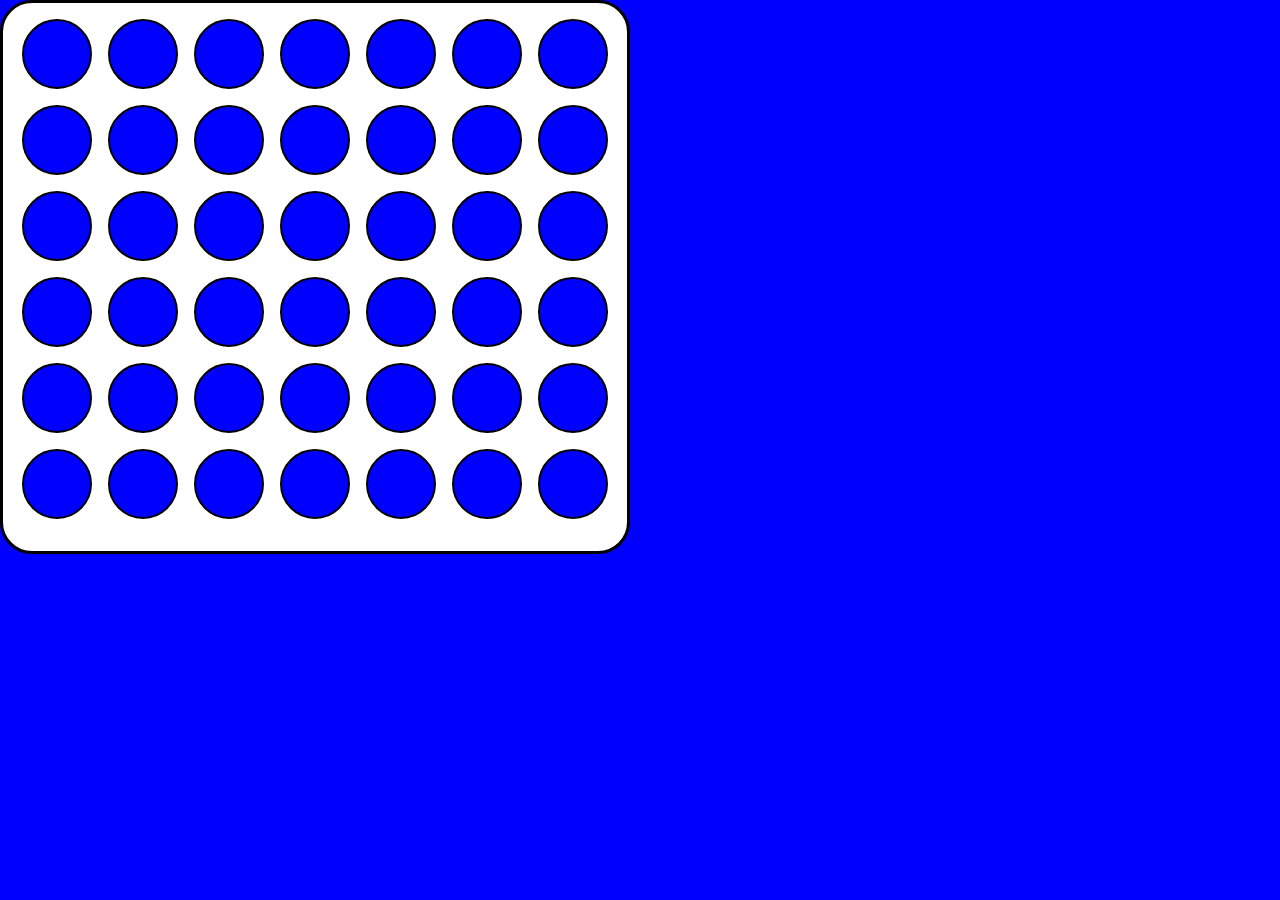
==== index.html @ a506320f "i love js" ====
<!DOCTYPE html>
<html lang="en">
<head>
    <meta charset="UTF-8">
    <meta name="viewport" content="width=device-width, initial-scale=1.0">
    <title>Document</title>
    <link rel="stylesheet" href="./css/normalize.css">
    <link rel="stylesheet" href="./css/reset.css">
    <link rel="stylesheet" href="./css/main.css">
</head>
<body>
    <div class="first-page">
        <div class="grid">
            <ul class="juste-colone" data-x="0">
                <li class="grid-case" data-x="0" data-y="0" ></li>
                <li class="grid-case" data-x="0" data-y="1" ></li>
                <li class="grid-case" data-x="0" data-y="2" ></li>
                <li class="grid-case" data-x="0" data-y="3" ></li>
                <li class="grid-case" data-x="0" data-y="4" ></li>
                <li class="grid-case" data-x="0" data-y="5" ></li>
            </ul>
            <ul class="juste-colone" data-x="1">
                <li class="grid-case" data-x="1" data-y="0" ></li>
                <li class="grid-case" data-x="1" data-y="1" ></li>
                <li class="grid-case" data-x="1" data-y="2" ></li>
                <li class="grid-case" data-x="1" data-y="3" ></li>
                <li class="grid-case" data-x="1" data-y="4" ></li>
                <li class="grid-case" data-x="1" data-y="5" ></li>
            </ul>
            <ul class="juste-colone" data-x="2">
                <li class="grid-case" data-x="2" data-y="0" ></li>
                <li class="grid-case" data-x="2" data-y="1" ></li>
                <li class="grid-case" data-x="2" data-y="2" ></li>
                <li class="grid-case" data-x="2" data-y="3" ></li>
                <li class="grid-case" data-x="2" data-y="4" ></li>
                <li class="grid-case" data-x="2" data-y="5" ></li>
            </ul>
            <ul class="juste-colone" data-x="3">
                <li class="grid-case" data-x="3" data-y="0" ></li>
                <li class="grid-case" data-x="3" data-y="1" ></li>
                <li class="grid-case" data-x="3" data-y="2" ></li>
                <li class="grid-case" data-x="3" data-y="3" ></li>
                <li class="grid-case" data-x="3" data-y="4" ></li>
                <li class="grid-case" data-x="3" data-y="5" ></li>
            </ul>
            <ul class="juste-colone" data-x="4">
                <li class="grid-case" data-x="4" data-y="0" ></li>
                <li class="grid-case" data-x="4" data-y="1" ></li>
                <li class="grid-case" data-x="4" data-y="2" ></li>
                <li class="grid-case" data-x="4" data-y="3" ></li>
                <li class="grid-case" data-x="4" data-y="4" ></li>
                <li class="grid-case" data-x="4" data-y="5" ></li>
            </ul>
            <ul class="juste-colone" data-x="5">
                <li class="grid-case" data-x="5" data-y="0" ></li>
                <li class="grid-case" data-x="5" data-y="1" ></li>
                <li class="grid-case" data-x="5" data-y="2" ></li>
                <li class="grid-case" data-x="5" data-y="3" ></li>
                <li class="grid-case" data-x="5" data-y="4" ></li>
                <li class="grid-case" data-x="5" data-y="5" ></li>
            </ul>
            <ul class="juste-colone" data-x="6">
                <li class="grid-case" data-x="6" data-y="0" ></li>
                <li class="grid-case" data-x="6" data-y="1" ></li>
                <li class="grid-case" data-x="6" data-y="2" ></li>
                <li class="grid-case" data-x="6" data-y="3" ></li>
                <li class="grid-case" data-x="6" data-y="4" ></li>
                <li class="grid-case" data-x="6" data-y="5" ></li>
            </ul>
            
        </div>

    </div>
    
</body>
<script src="./app.js"></script>
</html>
---- css/main.css ----
* {
    box-sizing: border-box;
}


li {
    width: 70px;
    height: 70px;
    border-radius: 100%;
    background-color: blue;
    border: solid 2px;
}

body {
    background-color: blue;
}

.grid {
    display: flex;
    justify-content: center;
    gap: 16px;
    border: solid 3px;
    width: 630px;
    padding-top: 16px;
    padding-bottom: 32px;
    border-radius: 32px;
    background-color: white;
}

.red {
    background-color: red;
}

.yellow {
    background-color: yellow;
}

.tomato {
    background-color: tomato;
}


.juste-colone {
    display: flex;
    flex-direction: column;
    gap: 16px;
}
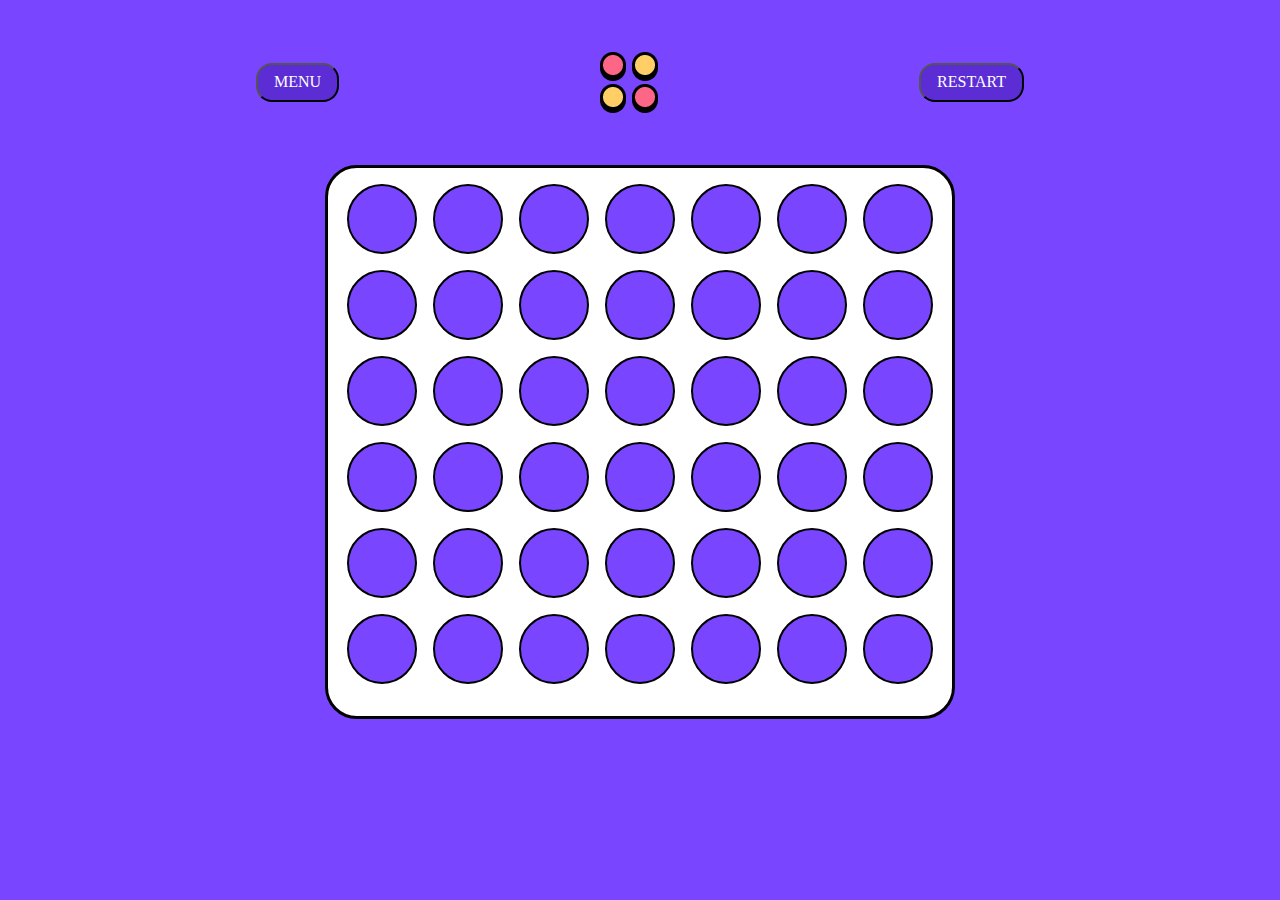
==== commit 23774b75: "un peu plus" ====
--- a/index.html
+++ b/index.html
@@ -9,7 +9,28 @@
     <link rel="stylesheet" href="./css/main.css">
 </head>
 <body>
-    <div class="first-page">
+    <div class="main-page">
+
+        <header>
+            <button class="main-page-button">MENU</button>
+
+            <img src="./image/Group 12.png" alt="">
+
+            <button class="main-page-button">RESTART</button>
+        </header>
+
+
+
+
+
+        <div class="main-page-main">
+
+
+            <div class="score score-red">
+
+            </div>
+
+
         <div class="grid">
             <ul class="juste-colone" data-x="0">
                 <li class="grid-case" data-x="0" data-y="0" ></li>
@@ -70,6 +91,13 @@
             
         </div>
 
+        <div class="score score-yellow">
+
+        </div>
+
+
+        </div>
+
     </div>
     
 </body>
--- a/css/main.css
+++ b/css/main.css
@@ -1,6 +1,7 @@
 
 * {
     box-sizing: border-box;
+    margin: 0;
 }
 
 
@@ -8,12 +9,12 @@
     width: 70px;
     height: 70px;
     border-radius: 100%;
-    background-color: blue;
+    background-color: #7945FF;
     border: solid 2px;
 }
 
 body {
-    background-color: blue;
+    background-color: #7945FF;
 }
 
 .grid {
@@ -46,3 +47,79 @@
     flex-direction: column;
     gap: 16px;
 }
+
+.main-page-button {
+    color: white;
+    background-color: #5C2DD5;
+    border-radius: 16px;
+    padding: 8px 16px 8px 16px;
+}
+
+header {
+    width: 60%;
+    margin-right: auto;
+    margin-left: auto;
+    margin-top: 52px;
+    margin-bottom: 52px;
+    display: flex;
+    justify-content: space-between;
+    align-items: center;
+}
+
+.main-page-main {
+    display: flex;
+    width: 80%;
+    margin-right: auto;
+    margin-left: auto;
+    justify-content: space-between;
+}
+
+
+
+
+
+
+
+
+
+
+
+
+
+
+
+
+
+
+
+
+
+
+
+
+
+
+
+
+
+
+
+
+
+
+
+
+
+
+
+
+
+
+
+
+
+
+
+.hidden {
+    display: none;
+}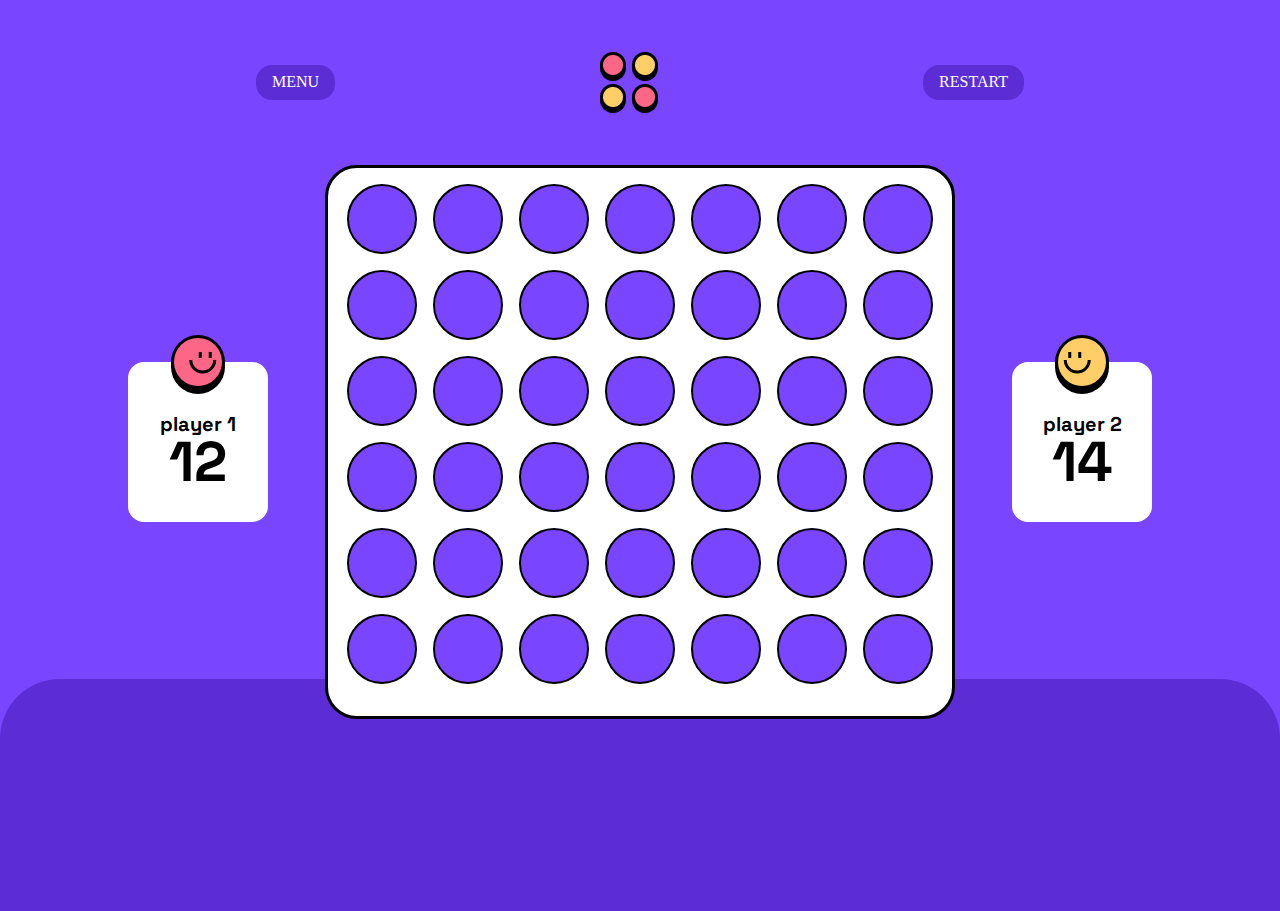
==== commit f874da0b: "bon avancement" ====
--- a/index.html
+++ b/index.html
@@ -12,11 +12,11 @@
     <div class="main-page">
 
         <header>
-            <button class="main-page-button">MENU</button>
+            <button class="main-page-button-menu">MENU</button>
 
             <img src="./image/Group 12.png" alt="">
 
-            <button class="main-page-button">RESTART</button>
+            <button class="main-page-button-restart">RESTART</button>
         </header>
 
 
@@ -27,7 +27,9 @@
 
 
             <div class="score score-red">
-
+                <img class="logo-player" src="./image/player-one.svg" alt="">
+                <h2>player 1</h2>
+                <div class="main-page-score-red-number">12</div>
             </div>
 
 
@@ -90,13 +92,41 @@
             </ul>
             
         </div>
-
+        
         <div class="score score-yellow">
-
+            <img class="logo-player" src="./image/player-two.svg" alt="">
+            <h2>player 2</h2>
+            <div class="main-page-score-yellow-number">14</div>
         </div>
 
 
         </div>
+
+        <footer>
+            <div class="winner1 hidden">
+                <h2 class="winner-is">
+                    player 1
+                </h2>
+                <div class="wins">
+                    WINS
+                </div>
+                <button class="play-again">
+                    PLAY AGAIN
+                </button>
+            </div>
+
+            <div class="winner2 hidden">
+                <h2 class="winner-is">
+                    player 2
+                </h2>
+                <div class="wins">
+                    WINS
+                </div>
+                <button class="play-again2">
+                    PLAY AGAIN
+                </button>
+            </div>
+        </footer>
 
     </div>
     
--- a/css/main.css
+++ b/css/main.css
@@ -1,7 +1,13 @@
+
+
+
+@import url('https://fonts.googleapis.com/css2?family=Space+Grotesk:wght@300..700&display=swap');
+
 
 * {
     box-sizing: border-box;
     margin: 0;
+    font-family: "Space Grotesk", serif;
 }
 
 
@@ -29,30 +35,11 @@
     background-color: white;
 }
 
-.red {
-    background-color: red;
-}
-
-.yellow {
-    background-color: yellow;
-}
-
-.tomato {
-    background-color: tomato;
-}
-
 
 .juste-colone {
     display: flex;
     flex-direction: column;
     gap: 16px;
-}
-
-.main-page-button {
-    color: white;
-    background-color: #5C2DD5;
-    border-radius: 16px;
-    padding: 8px 16px 8px 16px;
 }
 
 header {
@@ -72,48 +59,139 @@
     margin-right: auto;
     margin-left: auto;
     justify-content: space-between;
-}
-
-
-
-
-
-
-
-
-
-
-
-
-
-
-
-
-
-
-
-
-
-
-
-
-
-
-
-
-
-
-
-
-
-
-
-
-
-
-
-
-
+    align-items: center;
+}
+
+.score {
+    background-color: #FFFFFF;
+    width: 140px;
+    height: 160px;
+    border-radius: 16px;
+    display: flex;
+    flex-direction: column;
+    justify-content: center;
+    align-items: center;
+}
+
+.main-page-score-red-number {
+    font-size: 56px;
+    font-weight: 700;
+    font-family: "Space Grotesk", serif;
+}
+
+.main-page-score-yellow-number {
+    font-size: 56px;
+    font-weight: 700;
+    font-family: "Space Grotesk", serif;
+}
+
+h2 {
+    font-size: 20px;
+    font-weight: 700;
+    font-family: "Space Grotesk", serif;
+}
+
+.logo-player {
+    margin-top: -60px;
+    margin-bottom: 20px;
+}
+
+button {
+    border: none;
+    color: white;
+    background-color: #5C2DD5;
+    border-radius: 16px;
+    padding: 8px 16px 8px 16px;
+}
+
+footer {
+    width: 100%;
+    background-color: #5C2DD5;
+    height: 232px;
+    border-radius: 60px 60px 0px 0px;
+    margin-top: -40px;
+    display: flex; 
+    justify-content: center;
+}
+
+.winner1 {
+    background-color: white;
+    width: 280px;
+    height: 160px;
+    border-radius: 16px;
+    display: flex;
+    flex-direction: column;
+    align-items: center;
+    justify-content: center;
+}
+
+
+.winner2 {
+    background-color: white;
+    width: 280px;
+    height: 160px;
+    border-radius: 16px;
+    display: flex;
+    flex-direction: column;
+    align-items: center;
+    justify-content: center;
+}
+
+.wins {
+    padding-top: 8px;
+    padding-bottom: 8px;
+    font-size: 56px;
+    font-weight: 700;
+    font-family: "Space Grotesk", serif;
+}
+
+
+
+
+
+
+
+
+
+
+
+
+
+
+
+
+
+
+
+
+
+
+
+
+
+
+
+
+
+
+
+
+
+
+
+
+
+
+
+
+
+.red {
+    background-color: red;
+}
+
+.yellow {
+    background-color: yellow;
+}
 
 
 
